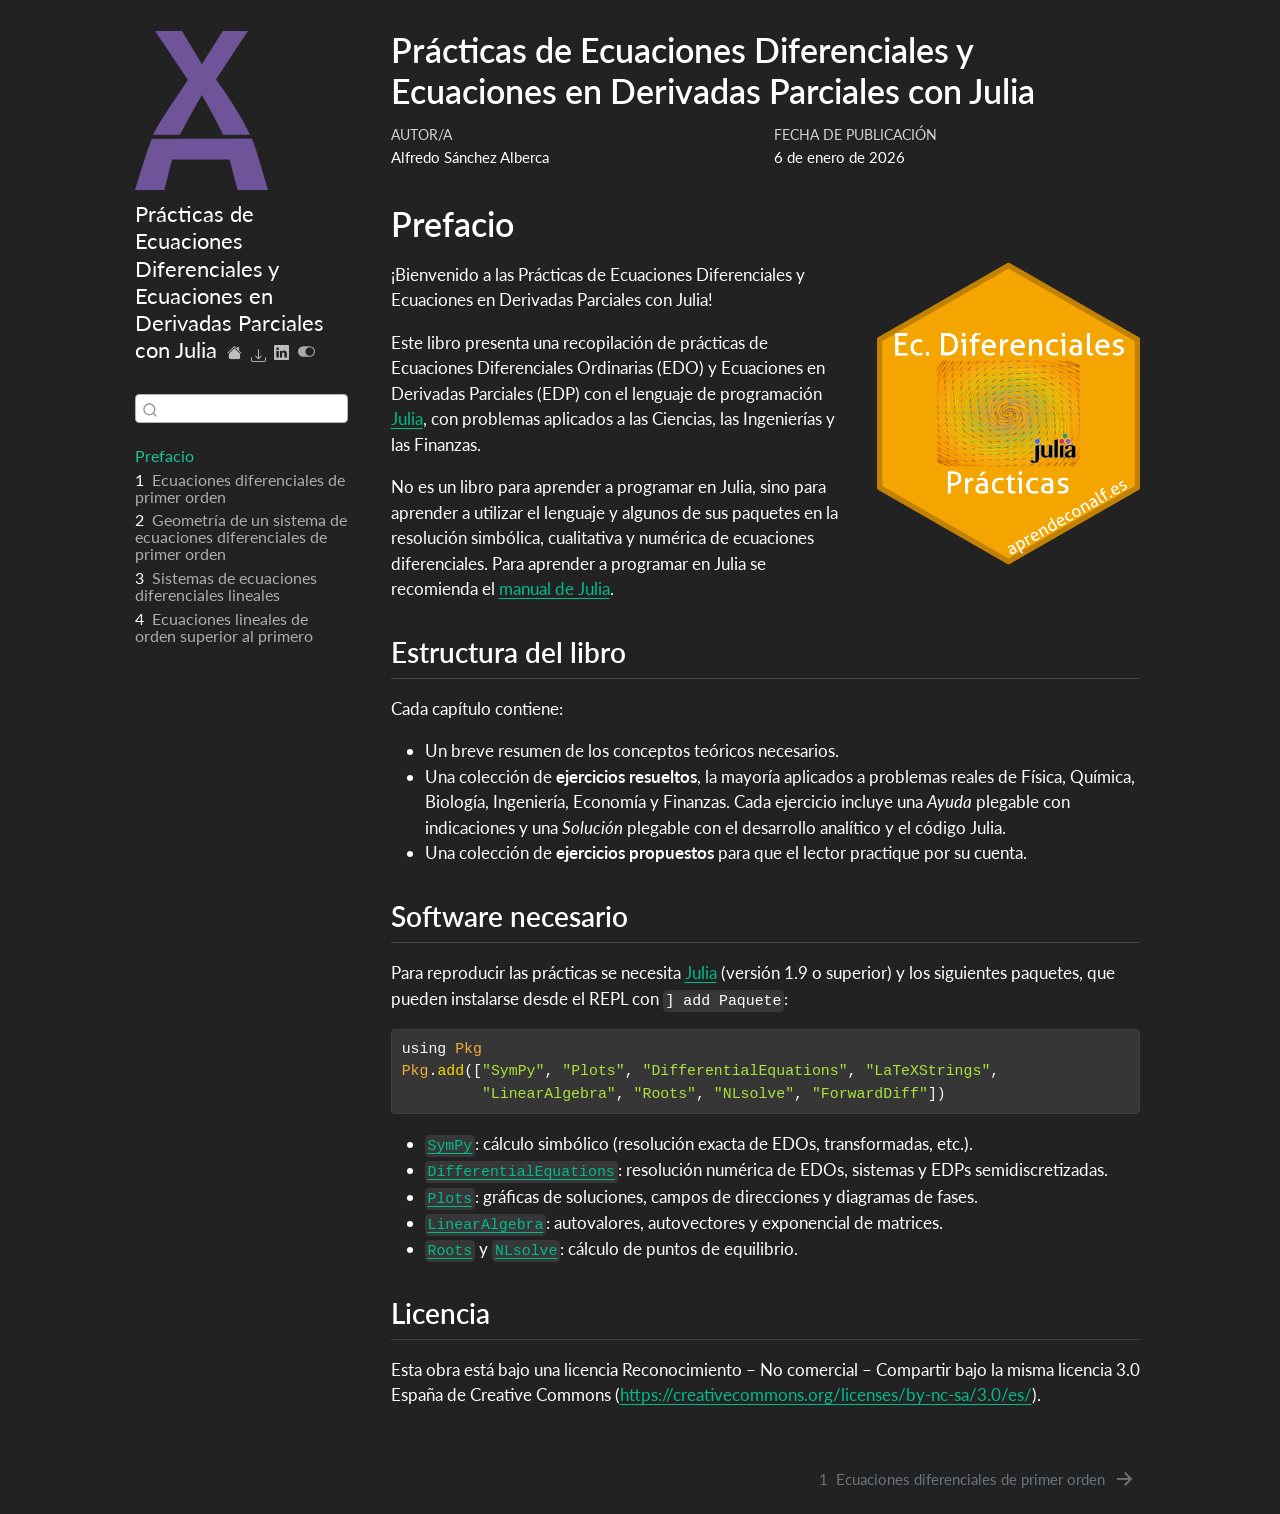
==== docs/index.html @ de0922de "Añadida práctica de Ecuaciones de orden superior." ====
<!DOCTYPE html>
<html xmlns="http://www.w3.org/1999/xhtml" lang="es" xml:lang="es"><head>

<meta charset="utf-8">
<meta name="generator" content="quarto-1.9.38">

<meta name="viewport" content="width=device-width, initial-scale=1.0, user-scalable=yes">

<meta name="author" content="Alfredo Sánchez Alberca">

<title>Prácticas de Ecuaciones Diferenciales y Ecuaciones en Derivadas Parciales con Julia</title>
<style>
/* Default styles provided by pandoc.
** See https://pandoc.org/MANUAL.html#variables-for-html for config info.
*/
code{white-space: pre-wrap;}
span.smallcaps{font-variant: small-caps;}
div.columns{display: flex; gap: min(4vw, 1.5em);}
div.column{flex: auto; overflow-x: auto;}
div.hanging-indent{margin-left: 1.5em; text-indent: -1.5em;}
ul.task-list{list-style: none;}
ul.task-list li input[type="checkbox"] {
  width: 0.8em;
  margin: 0 0.8em 0.2em -1em; /* quarto-specific, see https://github.com/quarto-dev/quarto-cli/issues/4556 */ 
  vertical-align: middle;
}
/* CSS for syntax highlighting */
html { -webkit-text-size-adjust: 100%; }
pre > code.sourceCode { white-space: pre; position: relative; }
pre > code.sourceCode > span { display: inline-block; line-height: 1.25; }
pre > code.sourceCode > span:empty { height: 1.2em; }
.sourceCode { overflow: visible; }
code.sourceCode > span { color: inherit; text-decoration: inherit; }
div.sourceCode { margin: 1em 0; }
pre.sourceCode { margin: 0; }
@media screen {
div.sourceCode { overflow: auto; }
}
@media print {
pre > code.sourceCode { white-space: pre-wrap; }
pre > code.sourceCode > span { text-indent: -5em; padding-left: 5em; }
}
pre.numberSource code
  { counter-reset: source-line 0; }
pre.numberSource code > span
  { position: relative; left: -4em; counter-increment: source-line; }
pre.numberSource code > span > a:first-child::before
  { content: counter(source-line);
    position: relative; left: -1em; text-align: right; vertical-align: baseline;
    border: none; display: inline-block;
    -webkit-touch-callout: none; -webkit-user-select: none;
    -khtml-user-select: none; -moz-user-select: none;
    -ms-user-select: none; user-select: none;
    padding: 0 4px; width: 4em;
  }
pre.numberSource { margin-left: 3em;  padding-left: 4px; }
div.sourceCode
  {   }
@media screen {
pre > code.sourceCode > span > a:first-child::before { text-decoration: underline; }
}
</style>


<script src="site_libs/quarto-nav/quarto-nav.js"></script>
<script src="site_libs/quarto-nav/headroom.min.js"></script>
<script src="site_libs/clipboard/clipboard.min.js"></script>
<script src="site_libs/quarto-search/autocomplete.umd.js"></script>
<script src="site_libs/quarto-search/fuse.min.js"></script>
<script src="site_libs/quarto-search/quarto-search.js"></script>
<meta name="quarto:offset" content="./">
<link href="./01-edos-primer-orden.html" rel="next">
<link href="./img/logos/favicon.ico" rel="icon">
<script src="site_libs/quarto-html/quarto.js" type="module"></script>
<script src="site_libs/quarto-html/tabsets/tabsets.js" type="module"></script>
<script src="site_libs/quarto-html/popper.min.js"></script>
<script src="site_libs/quarto-html/tippy.umd.min.js"></script>
<script src="site_libs/quarto-html/anchor.min.js"></script>
<link href="site_libs/quarto-html/tippy.css" rel="stylesheet">
<link href="site_libs/quarto-html/quarto-syntax-highlighting-33269adcf1721b81efc5ea7fcfe7f0ee.css" rel="stylesheet" class="quarto-color-scheme" id="quarto-text-highlighting-styles">
<link href="site_libs/quarto-html/quarto-syntax-highlighting-dark-5a2acb6f4ed5aeb23a104ba421924b87.css" rel="stylesheet" class="quarto-color-scheme quarto-color-alternate" id="quarto-text-highlighting-styles">
<script src="site_libs/bootstrap/bootstrap.min.js"></script>
<link href="site_libs/bootstrap/bootstrap-icons.css" rel="stylesheet">
<link href="site_libs/bootstrap/bootstrap-3401a95b39ddee773afad36d04e16f62.min.css" rel="stylesheet" append-hash="true" class="quarto-color-scheme" id="quarto-bootstrap" data-mode="light">
<link href="site_libs/bootstrap/bootstrap-dark-acd2f942bef30007f70c13ca6b9aeec6.min.css" rel="stylesheet" append-hash="true" class="quarto-color-scheme quarto-color-alternate" id="quarto-bootstrap" data-mode="dark">
<script id="quarto-search-options" type="application/json">{
  "location": "sidebar",
  "copy-button": false,
  "collapse-after": 3,
  "panel-placement": "start",
  "type": "textbox",
  "limit": 50,
  "keyboard-shortcut": [
    "f",
    "/",
    "s"
  ],
  "show-item-context": false,
  "language": {
    "search-no-results-text": "No se han encontrado resultados",
    "search-matching-documents-text": "documentos encontrados",
    "search-copy-link-title": "Copiar el enlace en la búsqueda",
    "search-hide-matches-text": "Ocultar resultados adicionales",
    "search-more-match-text": "resultado adicional en este documento",
    "search-more-matches-text": "resultados adicionales en este documento",
    "search-clear-button-title": "Borrar",
    "search-text-placeholder": "",
    "search-detached-cancel-button-title": "Cancelar",
    "search-submit-button-title": "Enviar",
    "search-label": "Buscar"
  }
}</script>


<meta property="og:title" content="Prácticas de Ecuaciones Diferenciales y Ecuaciones en Derivadas Parciales con Julia">
<meta property="og:description" content="">
<meta property="og:image" content="img/logos/sticker.png">
<meta property="og:site_name" content="Prácticas de Ecuaciones Diferenciales y Ecuaciones en Derivadas Parciales con Julia">
</head>

<body class="nav-sidebar floating fullcontent quarto-dark"><script id="quarto-html-before-body" type="application/javascript">
    const toggleBodyColorMode = (bsSheetEl) => {
      const mode = bsSheetEl.getAttribute("data-mode");
      const bodyEl = window.document.querySelector("body");
      if (mode === "dark") {
        bodyEl.classList.add("quarto-dark");
        bodyEl.classList.remove("quarto-light");
      } else {
        bodyEl.classList.add("quarto-light");
        bodyEl.classList.remove("quarto-dark");
      }
    }
    const toggleBodyColorPrimary = () => {
      const bsSheetEl = window.document.querySelector("link#quarto-bootstrap:not([rel=disabled-stylesheet])");
      if (bsSheetEl) {
        toggleBodyColorMode(bsSheetEl);
      }
    }
    const setColorSchemeToggle = (alternate) => {
      const toggles = window.document.querySelectorAll('.quarto-color-scheme-toggle');
      for (let i=0; i < toggles.length; i++) {
        const toggle = toggles[i];
        if (toggle) {
          if (alternate) {
            toggle.classList.add("alternate");
          } else {
            toggle.classList.remove("alternate");
          }
        }
      }
    };
    const toggleColorMode = (alternate) => {
      // Switch the stylesheets
      const primaryStylesheets = window.document.querySelectorAll('link.quarto-color-scheme:not(.quarto-color-alternate)');
      const alternateStylesheets = window.document.querySelectorAll('link.quarto-color-scheme.quarto-color-alternate');
      manageTransitions('#quarto-margin-sidebar .nav-link', false);
      if (alternate) {
        // note: dark is layered on light, we don't disable primary!
        enableStylesheet(alternateStylesheets);
        for (const sheetNode of alternateStylesheets) {
          if (sheetNode.id === "quarto-bootstrap") {
            toggleBodyColorMode(sheetNode);
          }
        }
      } else {
        disableStylesheet(alternateStylesheets);
        enableStylesheet(primaryStylesheets)
        toggleBodyColorPrimary();
      }
      manageTransitions('#quarto-margin-sidebar .nav-link', true);
      // Switch the toggles
      setColorSchemeToggle(alternate)
      // Hack to workaround the fact that safari doesn't
      // properly recolor the scrollbar when toggling (#1455)
      if (navigator.userAgent.indexOf('Safari') > 0 && navigator.userAgent.indexOf('Chrome') == -1) {
        manageTransitions("body", false);
        window.scrollTo(0, 1);
        setTimeout(() => {
          window.scrollTo(0, 0);
          manageTransitions("body", true);
        }, 40);
      }
    }
    const disableStylesheet = (stylesheets) => {
      for (let i=0; i < stylesheets.length; i++) {
        const stylesheet = stylesheets[i];
        stylesheet.rel = 'disabled-stylesheet';
      }
    }
    const enableStylesheet = (stylesheets) => {
      for (let i=0; i < stylesheets.length; i++) {
        const stylesheet = stylesheets[i];
        if(stylesheet.rel !== 'stylesheet') { // for Chrome, which will still FOUC without this check
          stylesheet.rel = 'stylesheet';
        }
      }
    }
    const manageTransitions = (selector, allowTransitions) => {
      const els = window.document.querySelectorAll(selector);
      for (let i=0; i < els.length; i++) {
        const el = els[i];
        if (allowTransitions) {
          el.classList.remove('notransition');
        } else {
          el.classList.add('notransition');
        }
      }
    }
    const isFileUrl = () => {
      return window.location.protocol === 'file:';
    }
    const hasAlternateSentinel = () => {
      let styleSentinel = getColorSchemeSentinel();
      if (styleSentinel !== null) {
        return styleSentinel === "alternate";
      } else {
        return false;
      }
    }
    const setStyleSentinel = (alternate) => {
      const value = alternate ? "alternate" : "default";
      if (!isFileUrl()) {
        window.localStorage.setItem("quarto-color-scheme", value);
      } else {
        localAlternateSentinel = value;
      }
    }
    const getColorSchemeSentinel = () => {
      if (!isFileUrl()) {
        const storageValue = window.localStorage.getItem("quarto-color-scheme");
        return storageValue != null ? storageValue : localAlternateSentinel;
      } else {
        return localAlternateSentinel;
      }
    }
    const toggleGiscusIfUsed = (isAlternate, darkModeDefault) => {
      const baseTheme = document.querySelector('#giscus-base-theme')?.value ?? 'light';
      const alternateTheme = document.querySelector('#giscus-alt-theme')?.value ?? 'dark';
      let newTheme = '';
      if(authorPrefersDark) {
        newTheme = isAlternate ? baseTheme : alternateTheme;
      } else {
        newTheme = isAlternate ? alternateTheme : baseTheme;
      }
      const changeGiscusTheme = () => {
        // From: https://github.com/giscus/giscus/issues/336
        const sendMessage = (message) => {
          const iframe = document.querySelector('iframe.giscus-frame');
          if (!iframe) return;
          iframe.contentWindow.postMessage({ giscus: message }, 'https://giscus.app');
        }
        sendMessage({
          setConfig: {
            theme: newTheme
          }
        });
      }
      const isGiscussLoaded = window.document.querySelector('iframe.giscus-frame') !== null;
      if (isGiscussLoaded) {
        changeGiscusTheme();
      }
    };
    const authorPrefersDark = true;
    const darkModeDefault = authorPrefersDark;
    let localAlternateSentinel = darkModeDefault ? 'alternate' : 'default';
    // Dark / light mode switch
    window.quartoToggleColorScheme = () => {
      // Read the current dark / light value
      let toAlternate = !hasAlternateSentinel();
      toggleColorMode(toAlternate);
      setStyleSentinel(toAlternate);
      toggleGiscusIfUsed(toAlternate, darkModeDefault);
      window.dispatchEvent(new Event('resize'));
    };
    // Switch to dark mode if need be
    if (hasAlternateSentinel()) {
      toggleColorMode(true);
    } else {
      toggleColorMode(false);
    }
  </script>

<div id="quarto-search-results"></div>
  <header id="quarto-header" class="headroom fixed-top">
  <nav class="quarto-secondary-nav">
    <div class="container-fluid d-flex">
      <button type="button" class="quarto-btn-toggle btn" data-bs-toggle="collapse" role="button" data-bs-target=".quarto-sidebar-collapse-item" aria-controls="quarto-sidebar" aria-expanded="false" aria-label="Alternar barra lateral" onclick="if (window.quartoToggleHeadroom) { window.quartoToggleHeadroom(); }">
        <i class="bi bi-layout-text-sidebar-reverse"></i>
      </button>
        <nav class="quarto-page-breadcrumbs" aria-label="breadcrumb"><ol class="breadcrumb"><li class="breadcrumb-item"><a href="./index.html">Prefacio</a></li></ol></nav>
        <a class="flex-grow-1" role="navigation" data-bs-toggle="collapse" data-bs-target=".quarto-sidebar-collapse-item" aria-controls="quarto-sidebar" aria-expanded="false" aria-label="Alternar barra lateral" onclick="if (window.quartoToggleHeadroom) { window.quartoToggleHeadroom(); }">      
        </a>
      <button type="button" class="btn quarto-search-button" aria-label="Buscar" onclick="window.quartoOpenSearch();">
        <i class="bi bi-search"></i>
      </button>
    </div>
  </nav>
</header>
<!-- content -->
<div id="quarto-content" class="quarto-container page-columns page-rows-contents page-layout-article">
<!-- sidebar -->
  <nav id="quarto-sidebar" class="sidebar collapse collapse-horizontal quarto-sidebar-collapse-item sidebar-navigation floating overflow-auto">
    <div class="pt-lg-2 mt-2 text-left sidebar-header sidebar-header-stacked">
      <a href="./index.html" class="sidebar-logo-link">
      <img src="./img/logos/aprendeconalf.png" alt="" class="sidebar-logo light-content py-0 d-lg-inline d-none">
      <img src="./img/logos/aprendeconalf.png" alt="" class="sidebar-logo dark-content py-0 d-lg-inline d-none">
      </a>
    <div class="sidebar-title mb-0 py-0">
      <a href="./">Prácticas de Ecuaciones Diferenciales y Ecuaciones en Derivadas Parciales con Julia</a> 
        <div class="sidebar-tools-main tools-wide">
    <a href="https://aprendeconalf.es" title="" class="quarto-navigation-tool px-1" aria-label=""><i class="bi bi-house-fill"></i></a>
    <div class="dropdown">
      <a href="" title="Download" id="quarto-navigation-tool-dropdown-0" class="quarto-navigation-tool dropdown-toggle px-1" data-bs-toggle="dropdown" aria-expanded="false" role="link" aria-label="Download"><i class="bi bi-download"></i></a>
      <ul class="dropdown-menu" aria-labelledby="quarto-navigation-tool-dropdown-0">
          <li>
            <a class="dropdown-item sidebar-tools-main-item" href="./practicas-ecuaciones-diferenciales-derivadas-parciales-julia.pdf">
              <i class="bi bi-file-pdf pe-1"></i>
            Download PDF
            </a>
          </li>
          <li>
            <a class="dropdown-item sidebar-tools-main-item" href="./practicas-ecuaciones-diferenciales-derivadas-parciales-julia.epub">
              <i class="bi bi-journal pe-1"></i>
            Download ePub
            </a>
          </li>
      </ul>
    </div>
    <a href="https://www.linkedin.com/sharing/share-offsite/?url=|url|" title="LinkedIn" class="quarto-navigation-tool px-1" aria-label="LinkedIn"><i class="bi bi-linkedin"></i></a>
  <a href="" class="quarto-color-scheme-toggle quarto-navigation-tool  px-1" onclick="window.quartoToggleColorScheme(); return false;" title="Alternar modo oscuro"><i class="bi"></i></a>
</div>
    </div>
      </div>
        <div class="mt-2 flex-shrink-0 align-items-center">
        <div class="sidebar-search">
        <div id="quarto-search" class="" title="Buscar"></div>
        </div>
        </div>
    <div class="sidebar-menu-container"> 
    <ul class="list-unstyled mt-1">
        <li class="sidebar-item">
  <div class="sidebar-item-container"> 
  <a href="./index.html" class="sidebar-item-text sidebar-link active">
 <span class="menu-text">Prefacio</span></a>
  </div>
</li>
        <li class="sidebar-item">
  <div class="sidebar-item-container"> 
  <a href="./01-edos-primer-orden.html" class="sidebar-item-text sidebar-link">
 <span class="menu-text"><span class="chapter-number">1</span>&nbsp; <span class="chapter-title">Ecuaciones diferenciales de primer orden</span></span></a>
  </div>
</li>
        <li class="sidebar-item">
  <div class="sidebar-item-container"> 
  <a href="./02-geometria-sistemas.html" class="sidebar-item-text sidebar-link">
 <span class="menu-text"><span class="chapter-number">2</span>&nbsp; <span class="chapter-title">Geometría de un sistema de ecuaciones diferenciales de primer orden</span></span></a>
  </div>
</li>
        <li class="sidebar-item">
  <div class="sidebar-item-container"> 
  <a href="./03-sistemas-lineales.html" class="sidebar-item-text sidebar-link">
 <span class="menu-text"><span class="chapter-number">3</span>&nbsp; <span class="chapter-title">Sistemas de ecuaciones diferenciales lineales</span></span></a>
  </div>
</li>
        <li class="sidebar-item">
  <div class="sidebar-item-container"> 
  <a href="./04-ecuaciones-orden-superior.html" class="sidebar-item-text sidebar-link">
 <span class="menu-text"><span class="chapter-number">4</span>&nbsp; <span class="chapter-title">Ecuaciones lineales de orden superior al primero</span></span></a>
  </div>
</li>
    </ul>
    </div>
</nav>
<div id="quarto-sidebar-glass" class="quarto-sidebar-collapse-item" data-bs-toggle="collapse" data-bs-target=".quarto-sidebar-collapse-item"></div>
<!-- margin-sidebar -->
    
<!-- main -->
<main class="content" id="quarto-document-content">


<header id="title-block-header" class="quarto-title-block default">
<div class="quarto-title">
<h1 class="title">Prácticas de Ecuaciones Diferenciales y Ecuaciones en Derivadas Parciales con Julia</h1>
</div>



<div class="quarto-title-meta">

    <div>
    <div class="quarto-title-meta-heading">Autor/a</div>
    <div class="quarto-title-meta-contents">
             <p>Alfredo Sánchez Alberca </p>
          </div>
  </div>
    
    <div>
    <div class="quarto-title-meta-heading">Fecha de publicación</div>
    <div class="quarto-title-meta-contents">
      <p class="date">6 de enero de 2026</p>
    </div>
  </div>
  
    
  </div>
  


</header>



<section id="prefacio" class="level1 unnumbered">
<h1 class="unnumbered">Prefacio</h1><p><img src="img/logos/sticker.png" title="Prácticas de Ecuaciones Diferenciales y Ecuaciones en Derivadas Parciales con Julia" class="quarto-cover-image nolightbox img-fluid"></p>
<p>¡Bienvenido a las Prácticas de Ecuaciones Diferenciales y Ecuaciones en Derivadas Parciales con Julia!</p>
<p>Este libro presenta una recopilación de prácticas de Ecuaciones Diferenciales Ordinarias (EDO) y Ecuaciones en Derivadas Parciales (EDP) con el lenguaje de programación <a href="https://julialang.org/">Julia</a>, con problemas aplicados a las Ciencias, las Ingenierías y las Finanzas.</p>
<p>No es un libro para aprender a programar en Julia, sino para aprender a utilizar el lenguaje y algunos de sus paquetes en la resolución simbólica, cualitativa y numérica de ecuaciones diferenciales. Para aprender a programar en Julia se recomienda el <a href="https://aprendeconalf.es/manual-julia/">manual de Julia</a>.</p>
<section id="estructura-del-libro" class="level2">
<h2 class="anchored" data-anchor-id="estructura-del-libro">Estructura del libro</h2>
<p>Cada capítulo contiene:</p>
<ul>
<li>Un breve resumen de los conceptos teóricos necesarios.</li>
<li>Una colección de <strong>ejercicios resueltos</strong>, la mayoría aplicados a problemas reales de Física, Química, Biología, Ingeniería, Economía y Finanzas. Cada ejercicio incluye una <em>Ayuda</em> plegable con indicaciones y una <em>Solución</em> plegable con el desarrollo analítico y el código Julia.</li>
<li>Una colección de <strong>ejercicios propuestos</strong> para que el lector practique por su cuenta.</li>
</ul>
</section>
<section id="software-necesario" class="level2">
<h2 class="anchored" data-anchor-id="software-necesario">Software necesario</h2>
<p>Para reproducir las prácticas se necesita <a href="https://julialang.org/downloads/">Julia</a> (versión 1.9 o superior) y los siguientes paquetes, que pueden instalarse desde el REPL con <code>] add Paquete</code>:</p>
<div class="code-copy-outer-scaffold"><div class="sourceCode" id="cb1"><pre class="sourceCode julia code-with-copy"><code class="sourceCode julia"><span id="cb1-1"><a href="#cb1-1" aria-hidden="true" tabindex="-1"></a><span class="im">using</span> <span class="bu">Pkg</span></span>
<span id="cb1-2"><a href="#cb1-2" aria-hidden="true" tabindex="-1"></a><span class="bu">Pkg</span>.<span class="fu">add</span>([<span class="st">"SymPy"</span>, <span class="st">"Plots"</span>, <span class="st">"DifferentialEquations"</span>, <span class="st">"LaTeXStrings"</span>,</span>
<span id="cb1-3"><a href="#cb1-3" aria-hidden="true" tabindex="-1"></a>         <span class="st">"LinearAlgebra"</span>, <span class="st">"Roots"</span>, <span class="st">"NLsolve"</span>, <span class="st">"ForwardDiff"</span>])</span></code></pre></div><button title="Copiar al portapapeles" class="code-copy-button"><i class="bi"></i></button></div>
<ul>
<li><a href="https://github.com/JuliaPy/SymPy.jl"><code>SymPy</code></a>: cálculo simbólico (resolución exacta de EDOs, transformadas, etc.).</li>
<li><a href="https://docs.sciml.ai/DiffEqDocs/stable/"><code>DifferentialEquations</code></a>: resolución numérica de EDOs, sistemas y EDPs semidiscretizadas.</li>
<li><a href="https://docs.juliaplots.org/"><code>Plots</code></a>: gráficas de soluciones, campos de direcciones y diagramas de fases.</li>
<li><a href="https://docs.julialang.org/en/v1/stdlib/LinearAlgebra/"><code>LinearAlgebra</code></a>: autovalores, autovectores y exponencial de matrices.</li>
<li><a href="https://github.com/JuliaMath/Roots.jl"><code>Roots</code></a> y <a href="https://github.com/JuliaNLSolvers/NLsolve.jl"><code>NLsolve</code></a>: cálculo de puntos de equilibrio.</li>
</ul>
</section>
<section id="licencia" class="level2">
<h2 class="anchored" data-anchor-id="licencia">Licencia</h2>
<p>Esta obra está bajo una licencia Reconocimiento – No comercial – Compartir bajo la misma licencia 3.0 España de Creative Commons (<a href="https://creativecommons.org/licenses/by-nc-sa/3.0/es/">https://creativecommons.org/licenses/by-nc-sa/3.0/es/</a>).</p>


</section>
</section>

</main> <!-- /main -->
<script id="quarto-html-after-body" type="application/javascript">
  window.document.addEventListener("DOMContentLoaded", function (event) {
    // Ensure there is a toggle, if there isn't float one in the top right
    if (window.document.querySelector('.quarto-color-scheme-toggle') === null) {
      const a = window.document.createElement('a');
      a.classList.add('top-right');
      a.classList.add('quarto-color-scheme-toggle');
      a.href = "";
      a.onclick = function() { try { window.quartoToggleColorScheme(); } catch {} return false; };
      const i = window.document.createElement("i");
      i.classList.add('bi');
      a.appendChild(i);
      window.document.body.appendChild(a);
    }
    setColorSchemeToggle(hasAlternateSentinel())
    const icon = "";
    const anchorJS = new window.AnchorJS();
    anchorJS.options = {
      placement: 'right',
      icon: icon
    };
    anchorJS.add('.anchored');
    const isCodeAnnotation = (el) => {
      for (const clz of el.classList) {
        if (clz.startsWith('code-annotation-')) {                     
          return true;
        }
      }
      return false;
    }
    const onCopySuccess = function(e) {
      // button target
      const button = e.trigger;
      // don't keep focus
      button.blur();
      // flash "checked"
      button.classList.add('code-copy-button-checked');
      var currentTitle = button.getAttribute("title");
      button.setAttribute("title", "Copiado");
      let tooltip;
      if (window.bootstrap) {
        button.setAttribute("data-bs-toggle", "tooltip");
        button.setAttribute("data-bs-placement", "left");
        button.setAttribute("data-bs-title", "Copiado");
        tooltip = new bootstrap.Tooltip(button, 
          { trigger: "manual", 
            customClass: "code-copy-button-tooltip",
            offset: [0, -8]});
        tooltip.show();    
      }
      setTimeout(function() {
        if (tooltip) {
          tooltip.hide();
          button.removeAttribute("data-bs-title");
          button.removeAttribute("data-bs-toggle");
          button.removeAttribute("data-bs-placement");
        }
        button.setAttribute("title", currentTitle);
        button.classList.remove('code-copy-button-checked');
      }, 1000);
      // clear code selection
      e.clearSelection();
    }
    const getTextToCopy = function(trigger) {
      const outerScaffold = trigger.parentElement.cloneNode(true);
      const codeEl = outerScaffold.querySelector('code');
      for (const childEl of codeEl.children) {
        if (isCodeAnnotation(childEl)) {
          childEl.remove();
        }
      }
      return codeEl.innerText;
    }
    const clipboard = new window.ClipboardJS('.code-copy-button:not([data-in-quarto-modal])', {
      text: getTextToCopy
    });
    clipboard.on('success', onCopySuccess);
    if (window.document.getElementById('quarto-embedded-source-code-modal')) {
      const clipboardModal = new window.ClipboardJS('.code-copy-button[data-in-quarto-modal]', {
        text: getTextToCopy,
        container: window.document.getElementById('quarto-embedded-source-code-modal')
      });
      clipboardModal.on('success', onCopySuccess);
    }
      var localhostRegex = new RegExp(/^(?:http|https):\/\/localhost\:?[0-9]*\//);
      var mailtoRegex = new RegExp(/^mailto:/);
        var filterRegex = new RegExp('/' + window.location.host + '/');
      var isInternal = (href) => {
          return filterRegex.test(href) || localhostRegex.test(href) || mailtoRegex.test(href);
      }
      // Inspect non-navigation links and adorn them if external
     var links = window.document.querySelectorAll('a[href]:not(.nav-link):not(.navbar-brand):not(.toc-action):not(.sidebar-link):not(.sidebar-item-toggle):not(.pagination-link):not(.no-external):not([aria-hidden]):not(.dropdown-item):not(.quarto-navigation-tool):not(.about-link)');
      for (var i=0; i<links.length; i++) {
        const link = links[i];
        if (!isInternal(link.href)) {
          // undo the damage that might have been done by quarto-nav.js in the case of
          // links that we want to consider external
          if (link.dataset.originalHref !== undefined) {
            link.href = link.dataset.originalHref;
          }
        }
      }
    function tippyHover(el, contentFn, onTriggerFn, onUntriggerFn) {
      const config = {
        allowHTML: true,
        maxWidth: 500,
        delay: 100,
        arrow: false,
        appendTo: function(el) {
            return el.parentElement;
        },
        interactive: true,
        interactiveBorder: 10,
        theme: 'quarto',
        placement: 'bottom-start',
      };
      if (contentFn) {
        config.content = contentFn;
      }
      if (onTriggerFn) {
        config.onTrigger = onTriggerFn;
      }
      if (onUntriggerFn) {
        config.onUntrigger = onUntriggerFn;
      }
      window.tippy(el, config); 
    }
    const noterefs = window.document.querySelectorAll('a[role="doc-noteref"]');
    for (var i=0; i<noterefs.length; i++) {
      const ref = noterefs[i];
      tippyHover(ref, function() {
        // use id or data attribute instead here
        let href = ref.getAttribute('data-footnote-href') || ref.getAttribute('href');
        try { href = new URL(href).hash; } catch {}
        const id = href.replace(/^#\/?/, "");
        const note = window.document.getElementById(id);
        if (note) {
          return note.innerHTML;
        } else {
          return "";
        }
      });
    }
    const xrefs = window.document.querySelectorAll('a.quarto-xref');
    const processXRef = (id, note) => {
      // Strip column container classes
      const stripColumnClz = (el) => {
        el.classList.remove("page-full", "page-columns");
        if (el.children) {
          for (const child of el.children) {
            stripColumnClz(child);
          }
        }
      }
      stripColumnClz(note)
      if (id === null || id.startsWith('sec-')) {
        // Special case sections, only their first couple elements
        const container = document.createElement("div");
        if (note.children && note.children.length > 2) {
          container.appendChild(note.children[0].cloneNode(true));
          for (let i = 1; i < note.children.length; i++) {
            const child = note.children[i];
            if (child.tagName === "P" && child.innerText === "") {
              continue;
            } else {
              container.appendChild(child.cloneNode(true));
              break;
            }
          }
          if (window.Quarto?.typesetMath) {
            window.Quarto.typesetMath(container);
          }
          return container.innerHTML
        } else {
          if (window.Quarto?.typesetMath) {
            window.Quarto.typesetMath(note);
          }
          return note.innerHTML;
        }
      } else {
        // Remove any anchor links if they are present
        const anchorLink = note.querySelector('a.anchorjs-link');
        if (anchorLink) {
          anchorLink.remove();
        }
        if (window.Quarto?.typesetMath) {
          window.Quarto.typesetMath(note);
        }
        if (note.classList.contains("callout")) {
          return note.outerHTML;
        } else {
          return note.innerHTML;
        }
      }
    }
    for (var i=0; i<xrefs.length; i++) {
      const xref = xrefs[i];
      tippyHover(xref, undefined, function(instance) {
        instance.disable();
        let url = xref.getAttribute('href');
        let hash = undefined; 
        if (url.startsWith('#')) {
          hash = url;
        } else {
          try { hash = new URL(url).hash; } catch {}
        }
        if (hash) {
          const id = hash.replace(/^#\/?/, "");
          const note = window.document.getElementById(id);
          if (note !== null) {
            try {
              const html = processXRef(id, note.cloneNode(true));
              instance.setContent(html);
            } finally {
              instance.enable();
              instance.show();
            }
          } else {
            // See if we can fetch this
            fetch(url.split('#')[0])
            .then(res => res.text())
            .then(html => {
              const parser = new DOMParser();
              const htmlDoc = parser.parseFromString(html, "text/html");
              const note = htmlDoc.getElementById(id);
              if (note !== null) {
                const html = processXRef(id, note);
                instance.setContent(html);
              } 
            }).finally(() => {
              instance.enable();
              instance.show();
            });
          }
        } else {
          // See if we can fetch a full url (with no hash to target)
          // This is a special case and we should probably do some content thinning / targeting
          fetch(url)
          .then(res => res.text())
          .then(html => {
            const parser = new DOMParser();
            const htmlDoc = parser.parseFromString(html, "text/html");
            const note = htmlDoc.querySelector('main.content');
            if (note !== null) {
              // This should only happen for chapter cross references
              // (since there is no id in the URL)
              // remove the first header
              if (note.children.length > 0 && note.children[0].tagName === "HEADER") {
                note.children[0].remove();
              }
              const html = processXRef(null, note);
              instance.setContent(html);
            } 
          }).finally(() => {
            instance.enable();
            instance.show();
          });
        }
      }, function(instance) {
      });
    }
        let selectedAnnoteEl;
        const selectorForAnnotation = ( cell, annotation) => {
          let cellAttr = 'data-code-cell="' + cell + '"';
          let lineAttr = 'data-code-annotation="' +  annotation + '"';
          const selector = 'span[' + cellAttr + '][' + lineAttr + ']';
          return selector;
        }
        const selectCodeLines = (annoteEl) => {
          const doc = window.document;
          const targetCell = annoteEl.getAttribute("data-target-cell");
          const targetAnnotation = annoteEl.getAttribute("data-target-annotation");
          const annoteSpan = window.document.querySelector(selectorForAnnotation(targetCell, targetAnnotation));
          const lines = annoteSpan.getAttribute("data-code-lines").split(",");
          const lineIds = lines.map((line) => {
            return targetCell + "-" + line;
          })
          let top = null;
          let height = null;
          let parent = null;
          if (lineIds.length > 0) {
              //compute the position of the single el (top and bottom and make a div)
              const el = window.document.getElementById(lineIds[0]);
              top = el.offsetTop;
              height = el.offsetHeight;
              parent = el.parentElement.parentElement;
            if (lineIds.length > 1) {
              const lastEl = window.document.getElementById(lineIds[lineIds.length - 1]);
              const bottom = lastEl.offsetTop + lastEl.offsetHeight;
              height = bottom - top;
            }
            if (top !== null && height !== null && parent !== null) {
              // cook up a div (if necessary) and position it 
              let div = window.document.getElementById("code-annotation-line-highlight");
              if (div === null) {
                div = window.document.createElement("div");
                div.setAttribute("id", "code-annotation-line-highlight");
                div.style.position = 'absolute';
                parent.appendChild(div);
              }
              div.style.top = top - 2 + "px";
              div.style.height = height + 4 + "px";
              div.style.left = 0;
              let gutterDiv = window.document.getElementById("code-annotation-line-highlight-gutter");
              if (gutterDiv === null) {
                gutterDiv = window.document.createElement("div");
                gutterDiv.setAttribute("id", "code-annotation-line-highlight-gutter");
                gutterDiv.style.position = 'absolute';
                const codeCell = window.document.getElementById(targetCell);
                const gutter = codeCell.querySelector('.code-annotation-gutter');
                gutter.appendChild(gutterDiv);
              }
              gutterDiv.style.top = top - 2 + "px";
              gutterDiv.style.height = height + 4 + "px";
            }
            selectedAnnoteEl = annoteEl;
          }
        };
        const unselectCodeLines = () => {
          const elementsIds = ["code-annotation-line-highlight", "code-annotation-line-highlight-gutter"];
          elementsIds.forEach((elId) => {
            const div = window.document.getElementById(elId);
            if (div) {
              div.remove();
            }
          });
          selectedAnnoteEl = undefined;
        };
          // Handle positioning of the toggle
      window.addEventListener(
        "resize",
        throttle(() => {
          elRect = undefined;
          if (selectedAnnoteEl) {
            selectCodeLines(selectedAnnoteEl);
          }
        }, 10)
      );
      function throttle(fn, ms) {
      let throttle = false;
      let timer;
        return (...args) => {
          if(!throttle) { // first call gets through
              fn.apply(this, args);
              throttle = true;
          } else { // all the others get throttled
              if(timer) clearTimeout(timer); // cancel #2
              timer = setTimeout(() => {
                fn.apply(this, args);
                timer = throttle = false;
              }, ms);
          }
        };
      }
        // Attach click handler to the DT
        const annoteDls = window.document.querySelectorAll('dt[data-target-cell]');
        for (const annoteDlNode of annoteDls) {
          annoteDlNode.addEventListener('click', (event) => {
            const clickedEl = event.target;
            if (clickedEl !== selectedAnnoteEl) {
              unselectCodeLines();
              const activeEl = window.document.querySelector('dt[data-target-cell].code-annotation-active');
              if (activeEl) {
                activeEl.classList.remove('code-annotation-active');
              }
              selectCodeLines(clickedEl);
              clickedEl.classList.add('code-annotation-active');
            } else {
              // Unselect the line
              unselectCodeLines();
              clickedEl.classList.remove('code-annotation-active');
            }
          });
        }
    const findCites = (el) => {
      const parentEl = el.parentElement;
      if (parentEl) {
        const cites = parentEl.dataset.cites;
        if (cites) {
          return {
            el,
            cites: cites.split(' ')
          };
        } else {
          return findCites(el.parentElement)
        }
      } else {
        return undefined;
      }
    };
    var bibliorefs = window.document.querySelectorAll('a[role="doc-biblioref"]');
    for (var i=0; i<bibliorefs.length; i++) {
      const ref = bibliorefs[i];
      const citeInfo = findCites(ref);
      if (citeInfo) {
        tippyHover(citeInfo.el, function() {
          var popup = window.document.createElement('div');
          citeInfo.cites.forEach(function(cite) {
            var citeDiv = window.document.createElement('div');
            citeDiv.classList.add('hanging-indent');
            citeDiv.classList.add('csl-entry');
            var biblioDiv = window.document.getElementById('ref-' + cite);
            if (biblioDiv) {
              citeDiv.innerHTML = biblioDiv.innerHTML;
            }
            popup.appendChild(citeDiv);
          });
          return popup.innerHTML;
        });
      }
    }
  });
  </script>
<nav class="page-navigation">
  <div class="nav-page nav-page-previous">
  </div>
  <div class="nav-page nav-page-next">
      <a href="./01-edos-primer-orden.html" class="pagination-link" aria-label="Ecuaciones diferenciales de primer orden">
        <span class="nav-page-text"><span class="chapter-number">1</span>&nbsp; <span class="chapter-title">Ecuaciones diferenciales de primer orden</span></span> <i class="bi bi-arrow-right-short"></i>
      </a>
  </div>
</nav>
</div> <!-- /content -->




</body></html>
---- docs/site_libs/quarto-html/tippy.css ----
.tippy-box[data-animation=fade][data-state=hidden]{opacity:0}[data-tippy-root]{max-width:calc(100vw - 10px)}.tippy-box{position:relative;background-color:#333;color:#fff;border-radius:4px;font-size:14px;line-height:1.4;white-space:normal;outline:0;transition-property:transform,visibility,opacity}.tippy-box[data-placement^=top]>.tippy-arrow{bottom:0}.tippy-box[data-placement^=top]>.tippy-arrow:before{bottom:-7px;left:0;border-width:8px 8px 0;border-top-color:initial;transform-origin:center top}.tippy-box[data-placement^=bottom]>.tippy-arrow{top:0}.tippy-box[data-placement^=bottom]>.tippy-arrow:before{top:-7px;left:0;border-width:0 8px 8px;border-bottom-color:initial;transform-origin:center bottom}.tippy-box[data-placement^=left]>.tippy-arrow{right:0}.tippy-box[data-placement^=left]>.tippy-arrow:before{border-width:8px 0 8px 8px;border-left-color:initial;right:-7px;transform-origin:center left}.tippy-box[data-placement^=right]>.tippy-arrow{left:0}.tippy-box[data-placement^=right]>.tippy-arrow:before{left:-7px;border-width:8px 8px 8px 0;border-right-color:initial;transform-origin:center right}.tippy-box[data-inertia][data-state=visible]{transition-timing-function:cubic-bezier(.54,1.5,.38,1.11)}.tippy-arrow{width:16px;height:16px;color:#333}.tippy-arrow:before{content:"";position:absolute;border-color:transparent;border-style:solid}.tippy-content{position:relative;padding:5px 9px;z-index:1}
---- docs/site_libs/quarto-html/quarto-syntax-highlighting-33269adcf1721b81efc5ea7fcfe7f0ee.css ----
/* quarto syntax highlight colors */
:root {
  --quarto-hl-ot-color: #d91e18;
  --quarto-hl-at-color: #a55a00;
  --quarto-hl-ss-color: #008000;
  --quarto-hl-an-color: #696969;
  --quarto-hl-fu-color: #06287e;
  --quarto-hl-st-color: #008000;
  --quarto-hl-cf-color: #d91e18;
  --quarto-hl-op-color: #00769e;
  --quarto-hl-er-color: #7928a1;
  --quarto-hl-bn-color: #7928a1;
  --quarto-hl-al-color: #7928a1;
  --quarto-hl-va-color: #a55a00;
  --quarto-hl-bu-color: inherit;
  --quarto-hl-ex-color: inherit;
  --quarto-hl-pp-color: #7928a1;
  --quarto-hl-in-color: #696969;
  --quarto-hl-vs-color: #008000;
  --quarto-hl-wa-color: #696969;
  --quarto-hl-do-color: #696969;
  --quarto-hl-im-color: inherit;
  --quarto-hl-ch-color: #008000;
  --quarto-hl-dt-color: #7928a1;
  --quarto-hl-fl-color: #a55a00;
  --quarto-hl-co-color: #696969;
  --quarto-hl-cv-color: #696969;
  --quarto-hl-cn-color: #d91e18;
  --quarto-hl-sc-color: #00769e;
  --quarto-hl-dv-color: #7928a1;
  --quarto-hl-kw-color: #d91e18;
}

/* other quarto variables */
:root {
  --quarto-font-monospace: SFMono-Regular, Menlo, Monaco, Consolas, "Liberation Mono", "Courier New", monospace;
}

/* syntax highlight based on Pandoc's rules */
pre > code.sourceCode > span {
  color: #545454;
}

code.sourceCode > span {
  color: #545454;
}

div.sourceCode,
div.sourceCode pre.sourceCode {
  color: #545454;
}

/* Normal */
code span {
  color: #545454;
}

/* Alert */
code span.al {
  color: #7928a1;
  font-style: inherit;
}

/* Annotation */
code span.an {
  color: #696969;
  font-style: inherit;
}

/* Attribute */
code span.at {
  color: #a55a00;
  font-style: inherit;
}

/* BaseN */
code span.bn {
  color: #7928a1;
  font-style: inherit;
}

/* BuiltIn */
code span.bu {
  font-style: inherit;
}

/* ControlFlow */
code span.cf {
  color: #d91e18;
  font-style: inherit;
}

/* Char */
code span.ch {
  color: #008000;
  font-style: inherit;
}

/* Constant */
code span.cn {
  color: #d91e18;
  font-style: inherit;
}

/* Comment */
code span.co {
  color: #696969;
  font-style: inherit;
}

/* CommentVar */
code span.cv {
  color: #696969;
  font-style: italic;
}

/* Documentation */
code span.do {
  color: #696969;
  font-style: italic;
}

/* DataType */
code span.dt {
  color: #7928a1;
  font-style: inherit;
}

/* DecVal */
code span.dv {
  color: #7928a1;
  font-style: inherit;
}

/* Error */
code span.er {
  color: #7928a1;
  font-style: inherit;
}

/* Extension */
code span.ex {
  font-style: inherit;
}

/* Float */
code span.fl {
  color: #a55a00;
  font-style: inherit;
}

/* Function */
code span.fu {
  color: #06287e;
  font-style: inherit;
}

/* Import */
code span.im {
  font-style: inherit;
}

/* Information */
code span.in {
  color: #696969;
  font-style: inherit;
}

/* Keyword */
code span.kw {
  color: #d91e18;
  font-style: inherit;
}

/* Operator */
code span.op {
  color: #00769e;
  font-style: inherit;
}

/* Other */
code span.ot {
  color: #d91e18;
  font-style: inherit;
}

/* Preprocessor */
code span.pp {
  color: #7928a1;
  font-style: inherit;
}

/* SpecialChar */
code span.sc {
  color: #00769e;
  font-style: inherit;
}

/* SpecialString */
code span.ss {
  color: #008000;
  font-style: inherit;
}

/* String */
code span.st {
  color: #008000;
  font-style: inherit;
}

/* Variable */
code span.va {
  color: #a55a00;
  font-style: inherit;
}

/* VerbatimString */
code span.vs {
  color: #008000;
  font-style: inherit;
}

/* Warning */
code span.wa {
  color: #696969;
  font-style: italic;
}

.prevent-inlining {
  content: "</";
}

/*# sourceMappingURL=8cadf718cf3f963589512c4abfa8f560.css.map */
---- docs/site_libs/quarto-html/quarto-syntax-highlighting-dark-5a2acb6f4ed5aeb23a104ba421924b87.css ----
/* quarto syntax highlight colors */
:root {
  --quarto-hl-ot-color: #ffa07a;
  --quarto-hl-at-color: #ffd700;
  --quarto-hl-ss-color: #abe338;
  --quarto-hl-an-color: #d4d0ab;
  --quarto-hl-fu-color: #ffd700;
  --quarto-hl-st-color: #abe338;
  --quarto-hl-cf-color: #ffa07a;
  --quarto-hl-op-color: #00e0e0;
  --quarto-hl-er-color: #dcc6e0;
  --quarto-hl-bn-color: #dcc6e0;
  --quarto-hl-al-color: #dcc6e0;
  --quarto-hl-va-color: #f5ab35;
  --quarto-hl-bu-color: #f5ab35;
  --quarto-hl-ex-color: #ffd700;
  --quarto-hl-pp-color: #dcc6e0;
  --quarto-hl-in-color: #d4d0ab;
  --quarto-hl-vs-color: #abe338;
  --quarto-hl-wa-color: #d4d0ab;
  --quarto-hl-do-color: #d4d0ab;
  --quarto-hl-ch-color: #abe338;
  --quarto-hl-dt-color: #dcc6e0;
  --quarto-hl-fl-color: #f5ab35;
  --quarto-hl-co-color: #d4d0ab;
  --quarto-hl-cv-color: #d4d0ab;
  --quarto-hl-cn-color: #ffa07a;
  --quarto-hl-sc-color: #00e0e0;
  --quarto-hl-dv-color: #dcc6e0;
  --quarto-hl-kw-color: #ffa07a;
}

/* other quarto variables */
:root {
  --quarto-font-monospace: SFMono-Regular, Menlo, Monaco, Consolas, "Liberation Mono", "Courier New", monospace;
}

/* syntax highlight based on Pandoc's rules */
pre > code.sourceCode > span {
  color: #f8f8f2;
}

code.sourceCode > span {
  color: #f8f8f2;
}

div.sourceCode,
div.sourceCode pre.sourceCode {
  color: #f8f8f2;
}

/* Normal */
code span {
  color: #f8f8f2;
}

/* Alert */
code span.al {
  color: #dcc6e0;
  font-style: inherit;
}

/* Annotation */
code span.an {
  color: #d4d0ab;
  font-style: inherit;
}

/* Attribute */
code span.at {
  color: #ffd700;
  font-style: inherit;
}

/* BaseN */
code span.bn {
  color: #dcc6e0;
  font-style: inherit;
}

/* BuiltIn */
code span.bu {
  color: #f5ab35;
  font-style: inherit;
}

/* ControlFlow */
code span.cf {
  color: #ffa07a;
  font-style: inherit;
}

/* Char */
code span.ch {
  color: #abe338;
  font-style: inherit;
}

/* Constant */
code span.cn {
  color: #ffa07a;
  font-style: inherit;
}

/* Comment */
code span.co {
  color: #d4d0ab;
  font-style: inherit;
}

/* CommentVar */
code span.cv {
  color: #d4d0ab;
  font-style: italic;
}

/* Documentation */
code span.do {
  color: #d4d0ab;
  font-style: italic;
}

/* DataType */
code span.dt {
  color: #dcc6e0;
  font-style: inherit;
}

/* DecVal */
code span.dv {
  color: #dcc6e0;
  font-style: inherit;
}

/* Error */
code span.er {
  color: #dcc6e0;
  font-style: inherit;
}

/* Extension */
code span.ex {
  color: #ffd700;
  font-style: inherit;
}

/* Float */
code span.fl {
  color: #f5ab35;
  font-style: inherit;
}

/* Function */
code span.fu {
  color: #ffd700;
  font-style: inherit;
}

/* Import */
code span.im {
  font-style: inherit;
}

/* Information */
code span.in {
  color: #d4d0ab;
  font-style: inherit;
}

/* Keyword */
code span.kw {
  color: #ffa07a;
  font-style: inherit;
}

/* Operator */
code span.op {
  color: #00e0e0;
  font-style: inherit;
}

/* Other */
code span.ot {
  color: #ffa07a;
  font-style: inherit;
}

/* Preprocessor */
code span.pp {
  color: #dcc6e0;
  font-style: inherit;
}

/* SpecialChar */
code span.sc {
  color: #00e0e0;
  font-style: inherit;
}

/* SpecialString */
code span.ss {
  color: #abe338;
  font-style: inherit;
}

/* String */
code span.st {
  color: #abe338;
  font-style: inherit;
}

/* Variable */
code span.va {
  color: #f5ab35;
  font-style: inherit;
}

/* VerbatimString */
code span.vs {
  color: #abe338;
  font-style: inherit;
}

/* Warning */
code span.wa {
  color: #d4d0ab;
  font-style: italic;
}

.prevent-inlining {
  content: "</";
}

/*# sourceMappingURL=7ca7dfbc35c8dfebe8ec5b98ea4dc5b8.css.map */
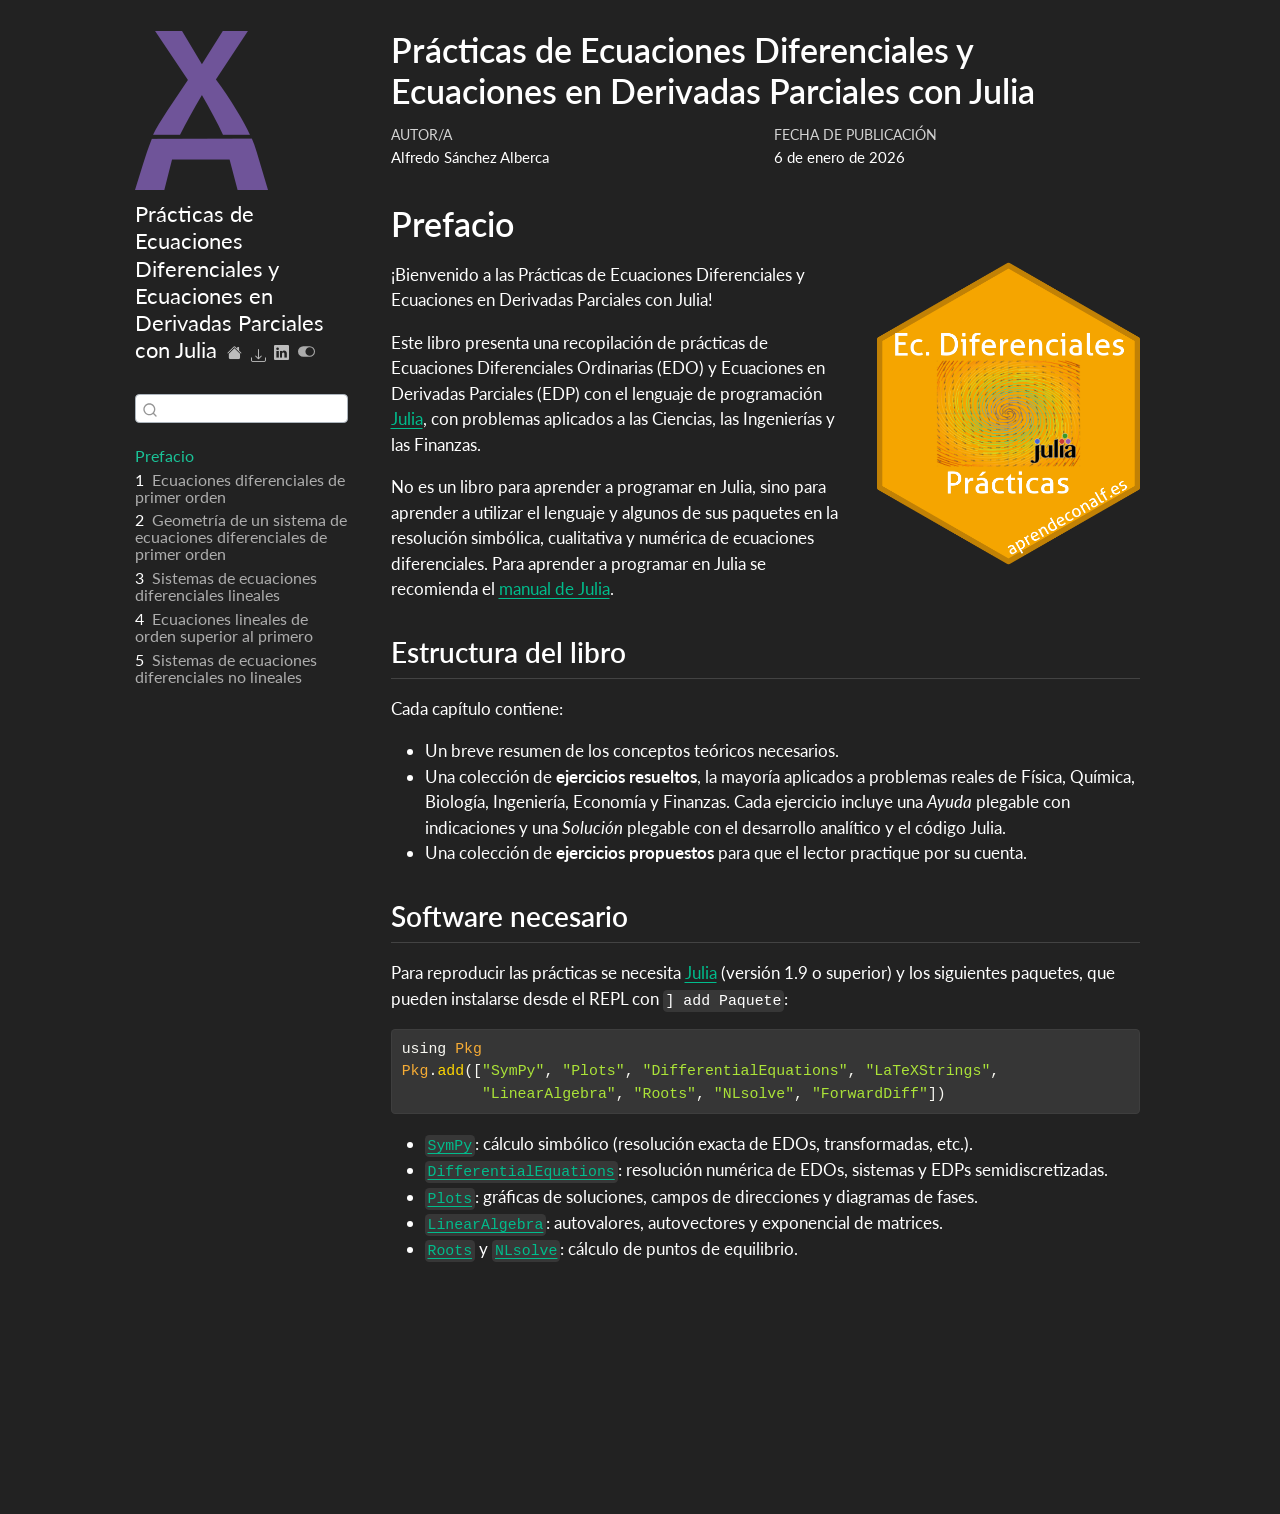
==== commit 2be7271c: "Añadida Práctica  de sistemas no lineales." ====
--- a/docs/index.html
+++ b/docs/index.html
@@ -368,6 +368,12 @@
  <span class="menu-text"><span class="chapter-number">4</span>&nbsp; <span class="chapter-title">Ecuaciones lineales de orden superior al primero</span></span></a>
   </div>
 </li>
+        <li class="sidebar-item">
+  <div class="sidebar-item-container"> 
+  <a href="./05-sistemas-no-lineales.html" class="sidebar-item-text sidebar-link">
+ <span class="menu-text"><span class="chapter-number">5</span>&nbsp; <span class="chapter-title">Sistemas de ecuaciones diferenciales no lineales</span></span></a>
+  </div>
+</li>
     </ul>
     </div>
 </nav>
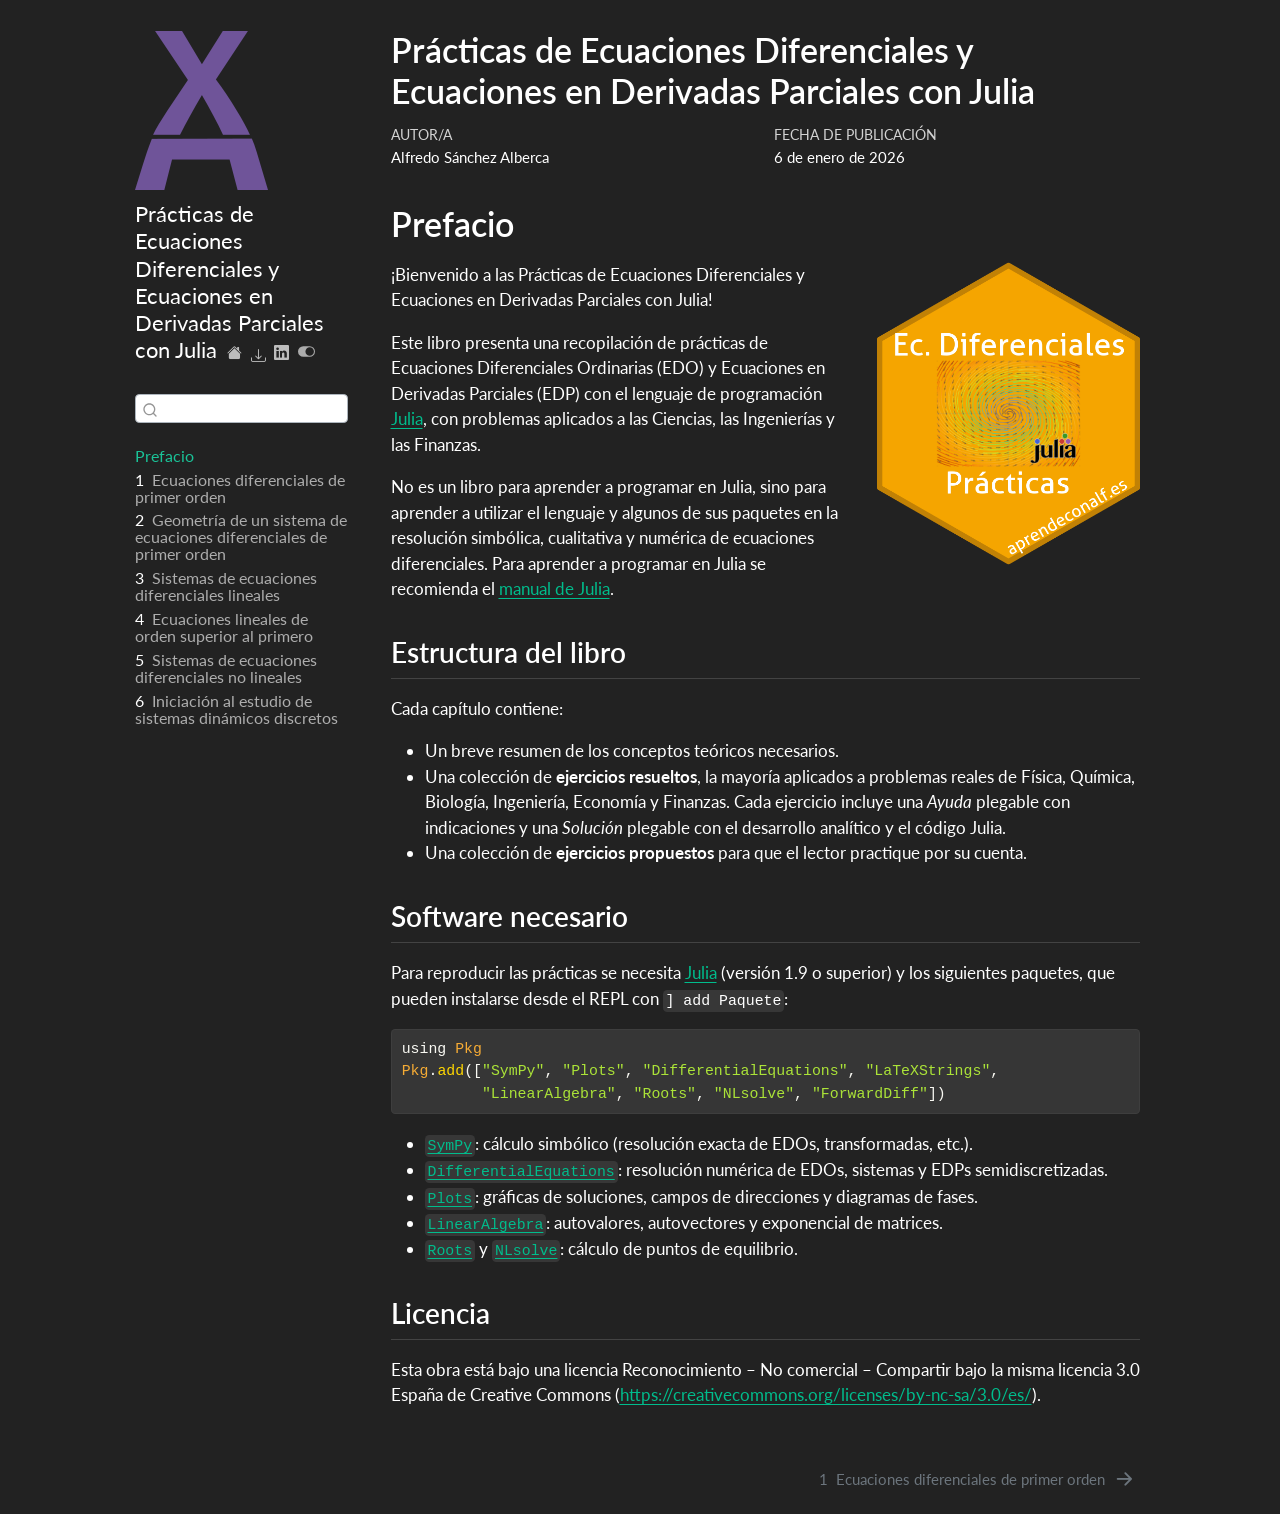
==== commit aae0b46f: "Añadida práctica de Sistemas dinámicos." ====
--- a/docs/index.html
+++ b/docs/index.html
@@ -374,6 +374,12 @@
  <span class="menu-text"><span class="chapter-number">5</span>&nbsp; <span class="chapter-title">Sistemas de ecuaciones diferenciales no lineales</span></span></a>
   </div>
 </li>
+        <li class="sidebar-item">
+  <div class="sidebar-item-container"> 
+  <a href="./06-sistemas-dinamicos-discretos.html" class="sidebar-item-text sidebar-link">
+ <span class="menu-text"><span class="chapter-number">6</span>&nbsp; <span class="chapter-title">Iniciación al estudio de sistemas dinámicos discretos</span></span></a>
+  </div>
+</li>
     </ul>
     </div>
 </nav>
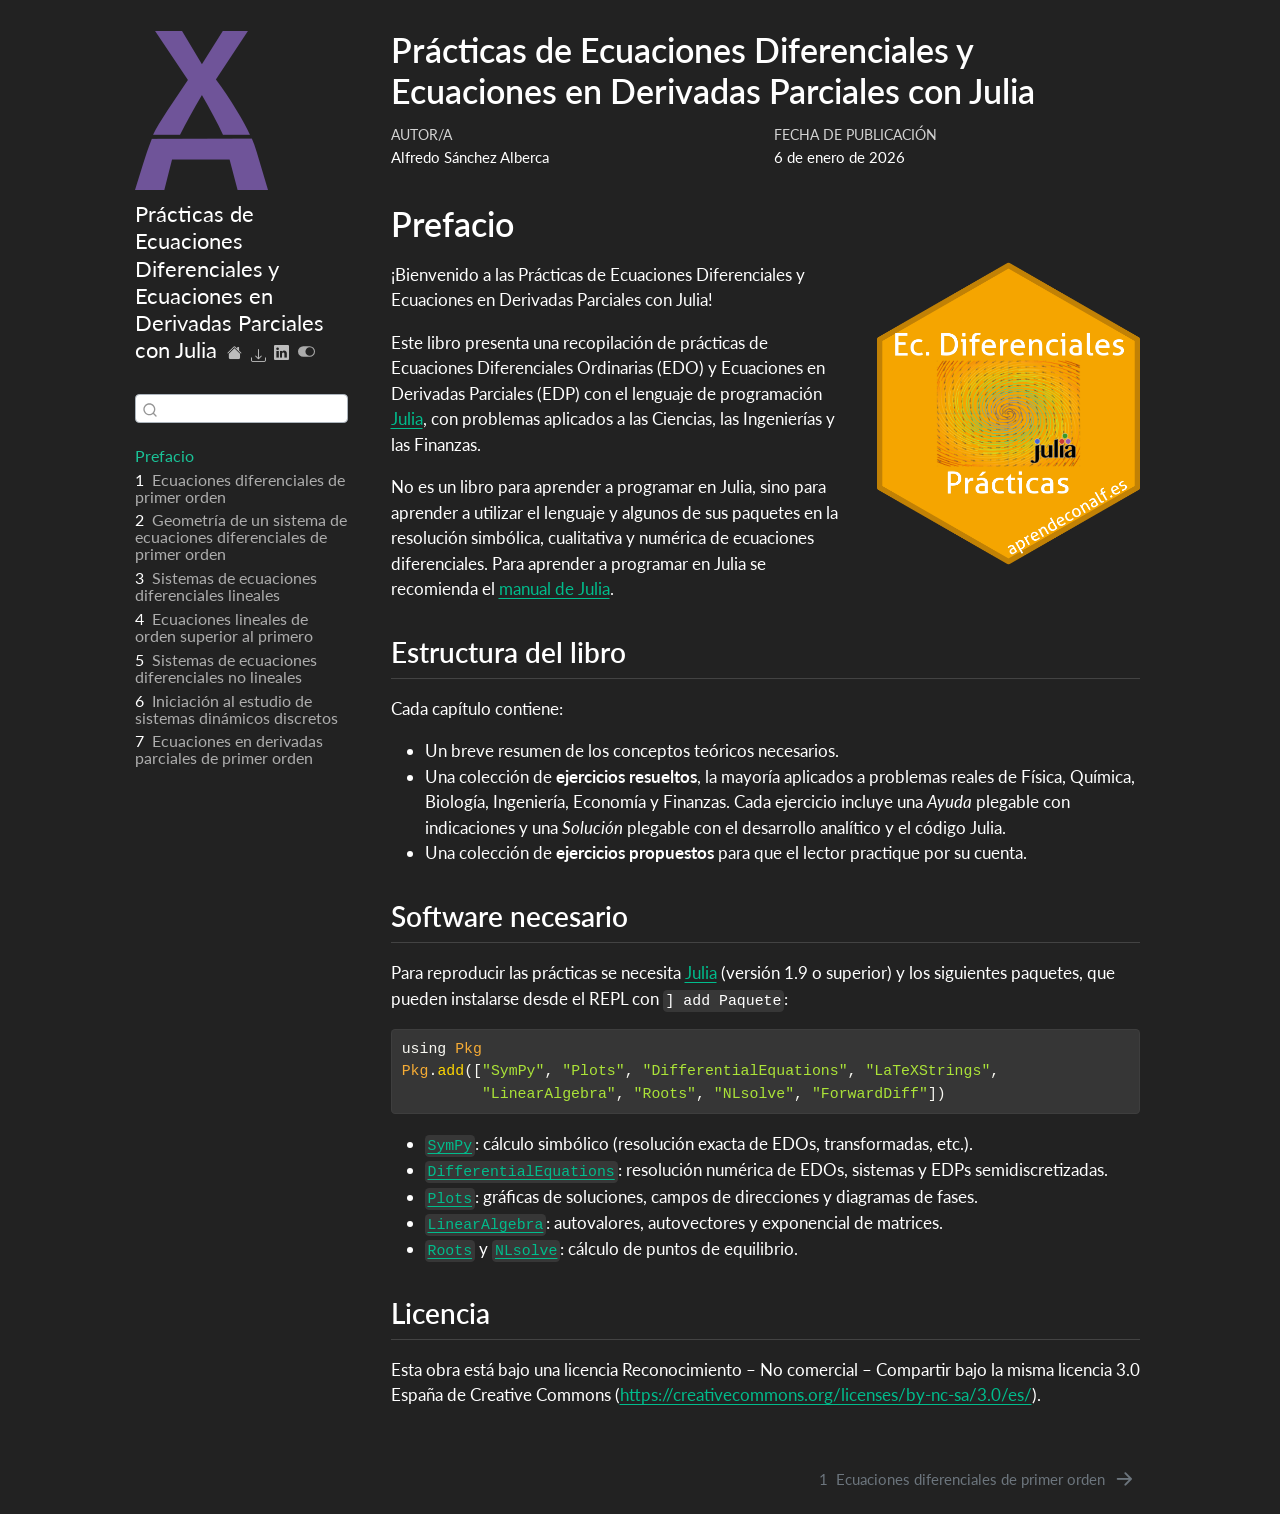
==== commit c71dfb08: "Añadida práctica EDP primer orden." ====
--- a/docs/index.html
+++ b/docs/index.html
@@ -380,6 +380,12 @@
  <span class="menu-text"><span class="chapter-number">6</span>&nbsp; <span class="chapter-title">Iniciación al estudio de sistemas dinámicos discretos</span></span></a>
   </div>
 </li>
+        <li class="sidebar-item">
+  <div class="sidebar-item-container"> 
+  <a href="./07-edp-primer-orden.html" class="sidebar-item-text sidebar-link">
+ <span class="menu-text"><span class="chapter-number">7</span>&nbsp; <span class="chapter-title">Ecuaciones en derivadas parciales de primer orden</span></span></a>
+  </div>
+</li>
     </ul>
     </div>
 </nav>
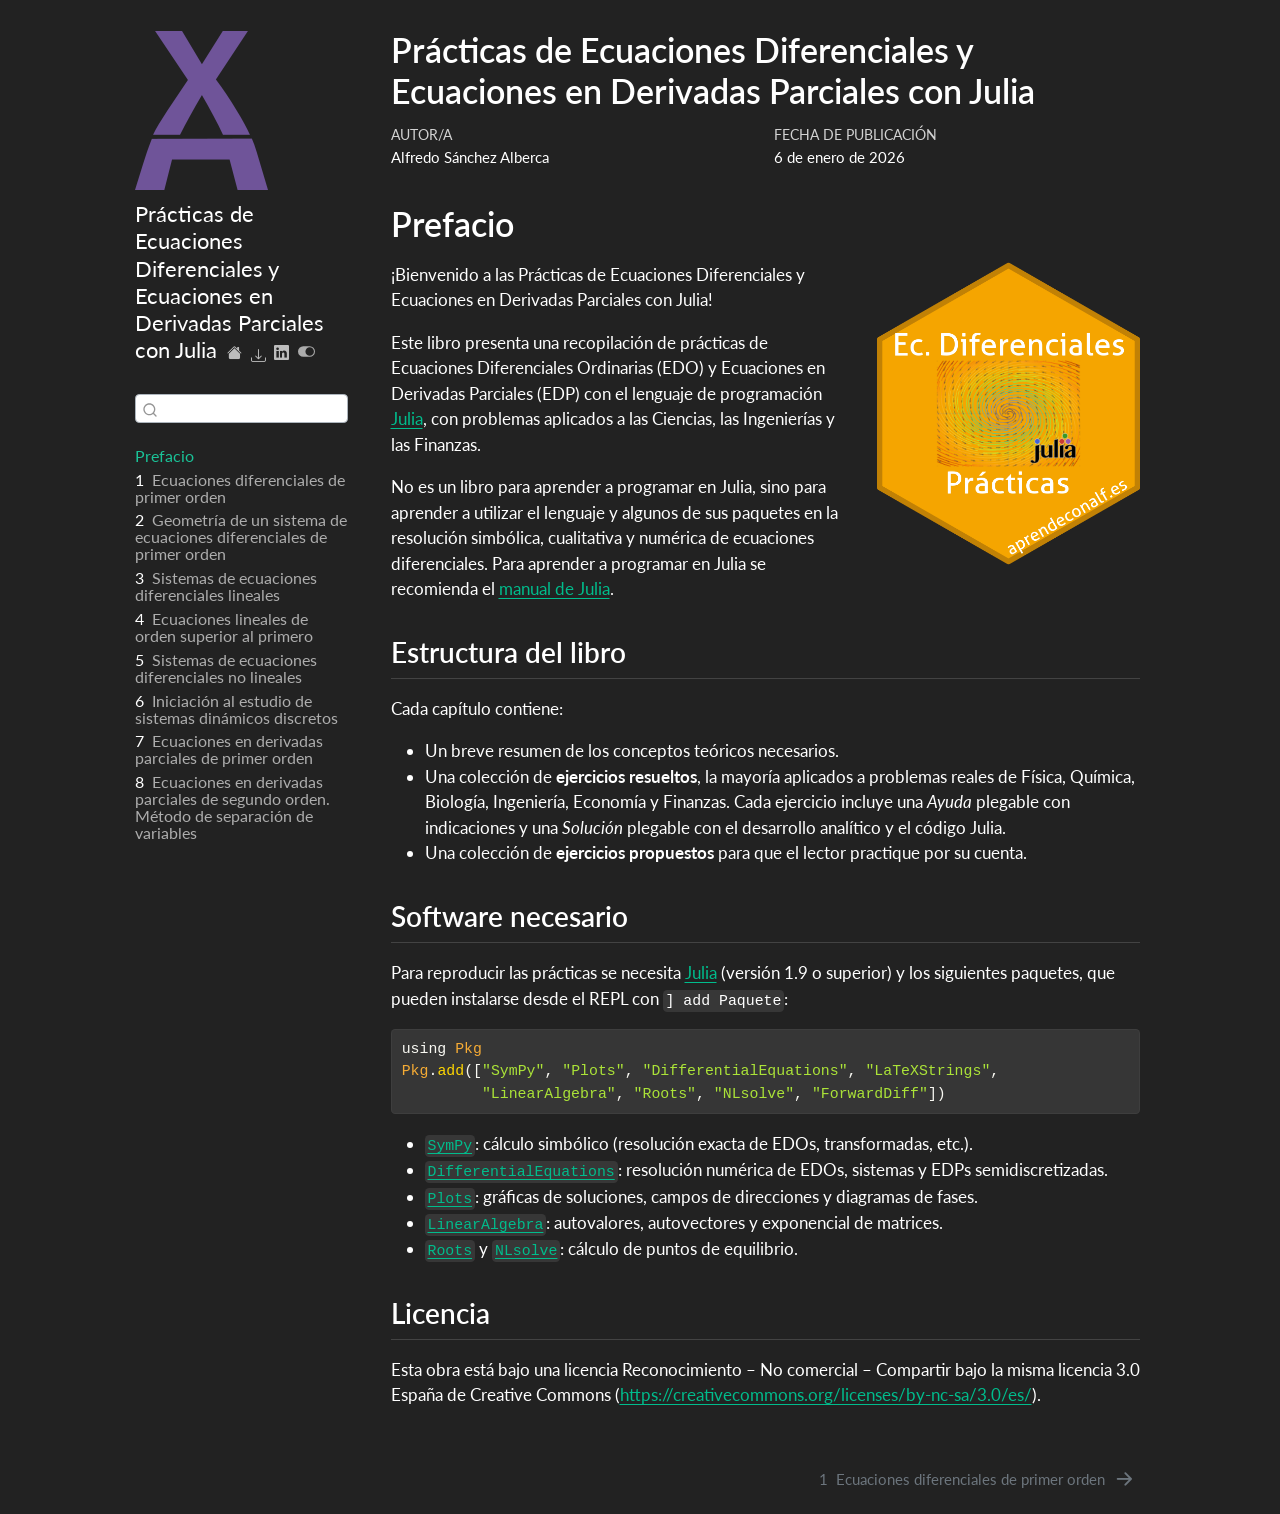
==== commit 78378e47: "Añadida práctica de EDP de segundo orden." ====
--- a/docs/index.html
+++ b/docs/index.html
@@ -386,6 +386,12 @@
  <span class="menu-text"><span class="chapter-number">7</span>&nbsp; <span class="chapter-title">Ecuaciones en derivadas parciales de primer orden</span></span></a>
   </div>
 </li>
+        <li class="sidebar-item">
+  <div class="sidebar-item-container"> 
+  <a href="./08-edp-segundo-orden.html" class="sidebar-item-text sidebar-link">
+ <span class="menu-text"><span class="chapter-number">8</span>&nbsp; <span class="chapter-title">Ecuaciones en derivadas parciales de segundo orden. Método de separación de variables</span></span></a>
+  </div>
+</li>
     </ul>
     </div>
 </nav>
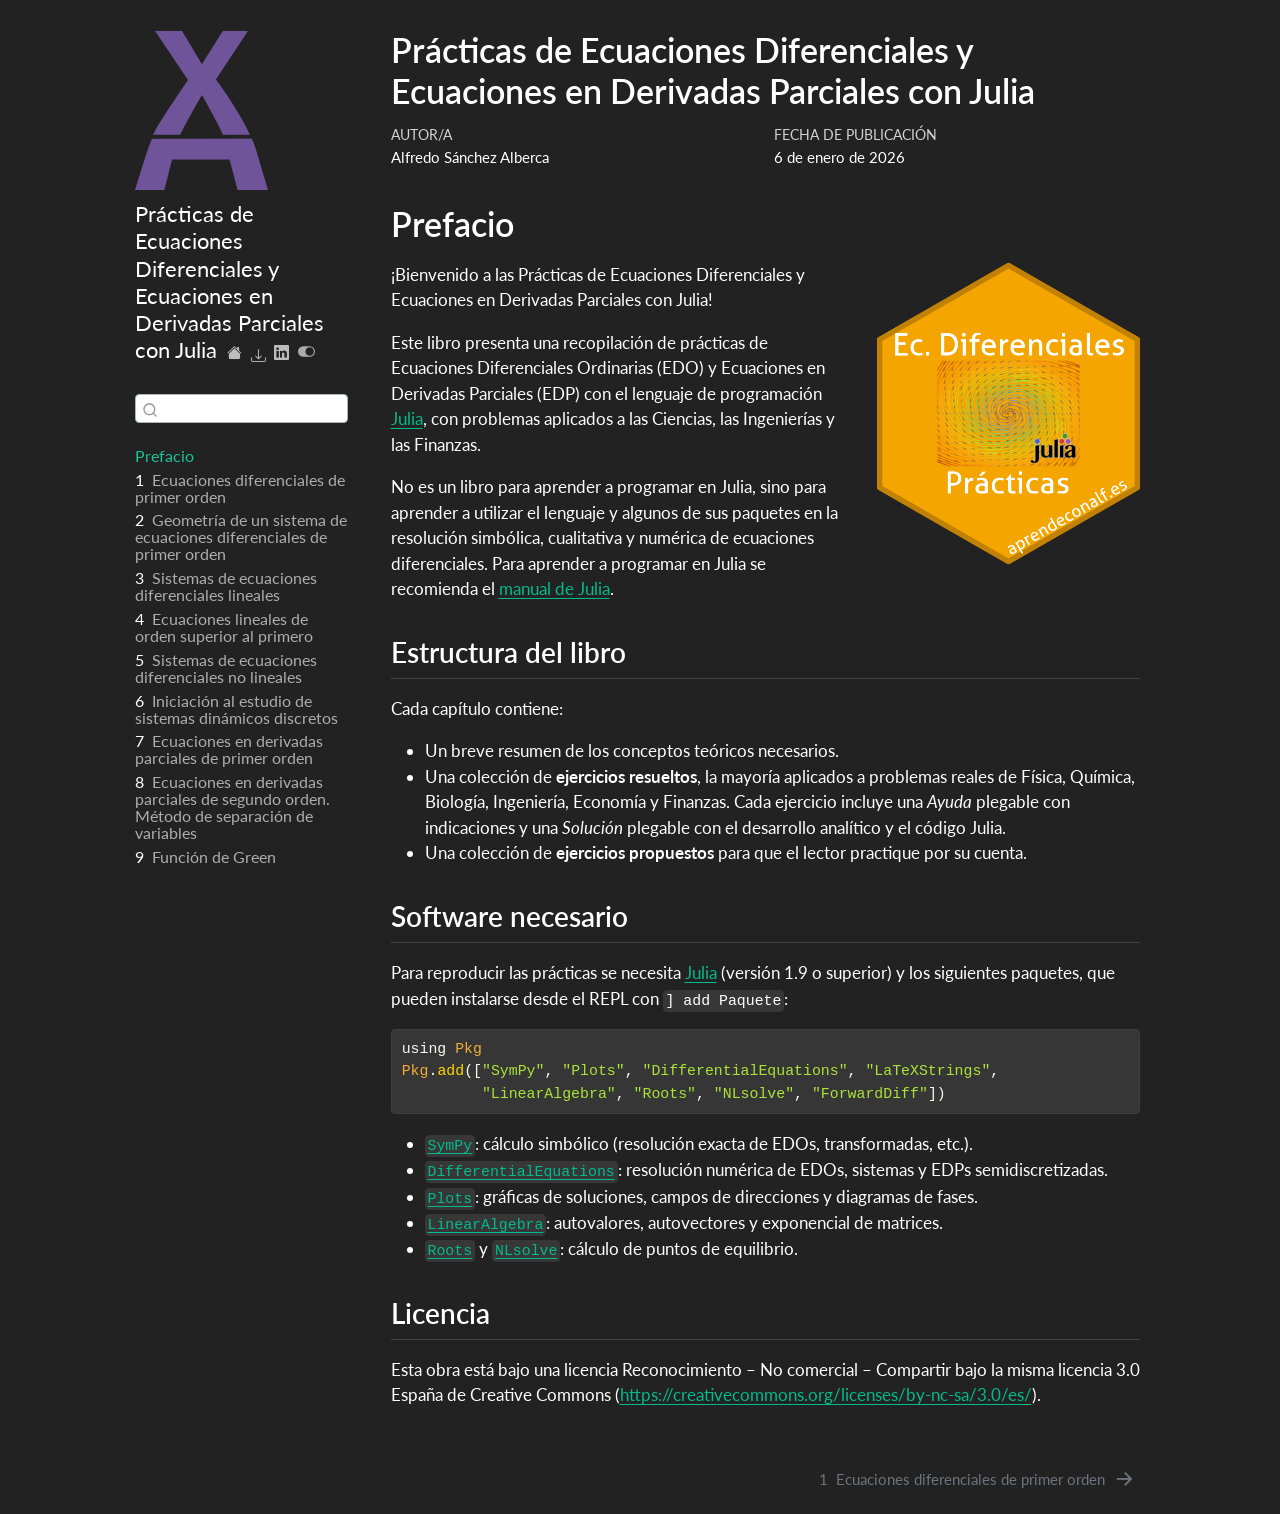
==== commit 0c8b359f: "Añadida práctica función de Green." ====
--- a/docs/index.html
+++ b/docs/index.html
@@ -392,6 +392,12 @@
  <span class="menu-text"><span class="chapter-number">8</span>&nbsp; <span class="chapter-title">Ecuaciones en derivadas parciales de segundo orden. Método de separación de variables</span></span></a>
   </div>
 </li>
+        <li class="sidebar-item">
+  <div class="sidebar-item-container"> 
+  <a href="./09-funcion-green.html" class="sidebar-item-text sidebar-link">
+ <span class="menu-text"><span class="chapter-number">9</span>&nbsp; <span class="chapter-title">Función de Green</span></span></a>
+  </div>
+</li>
     </ul>
     </div>
 </nav>
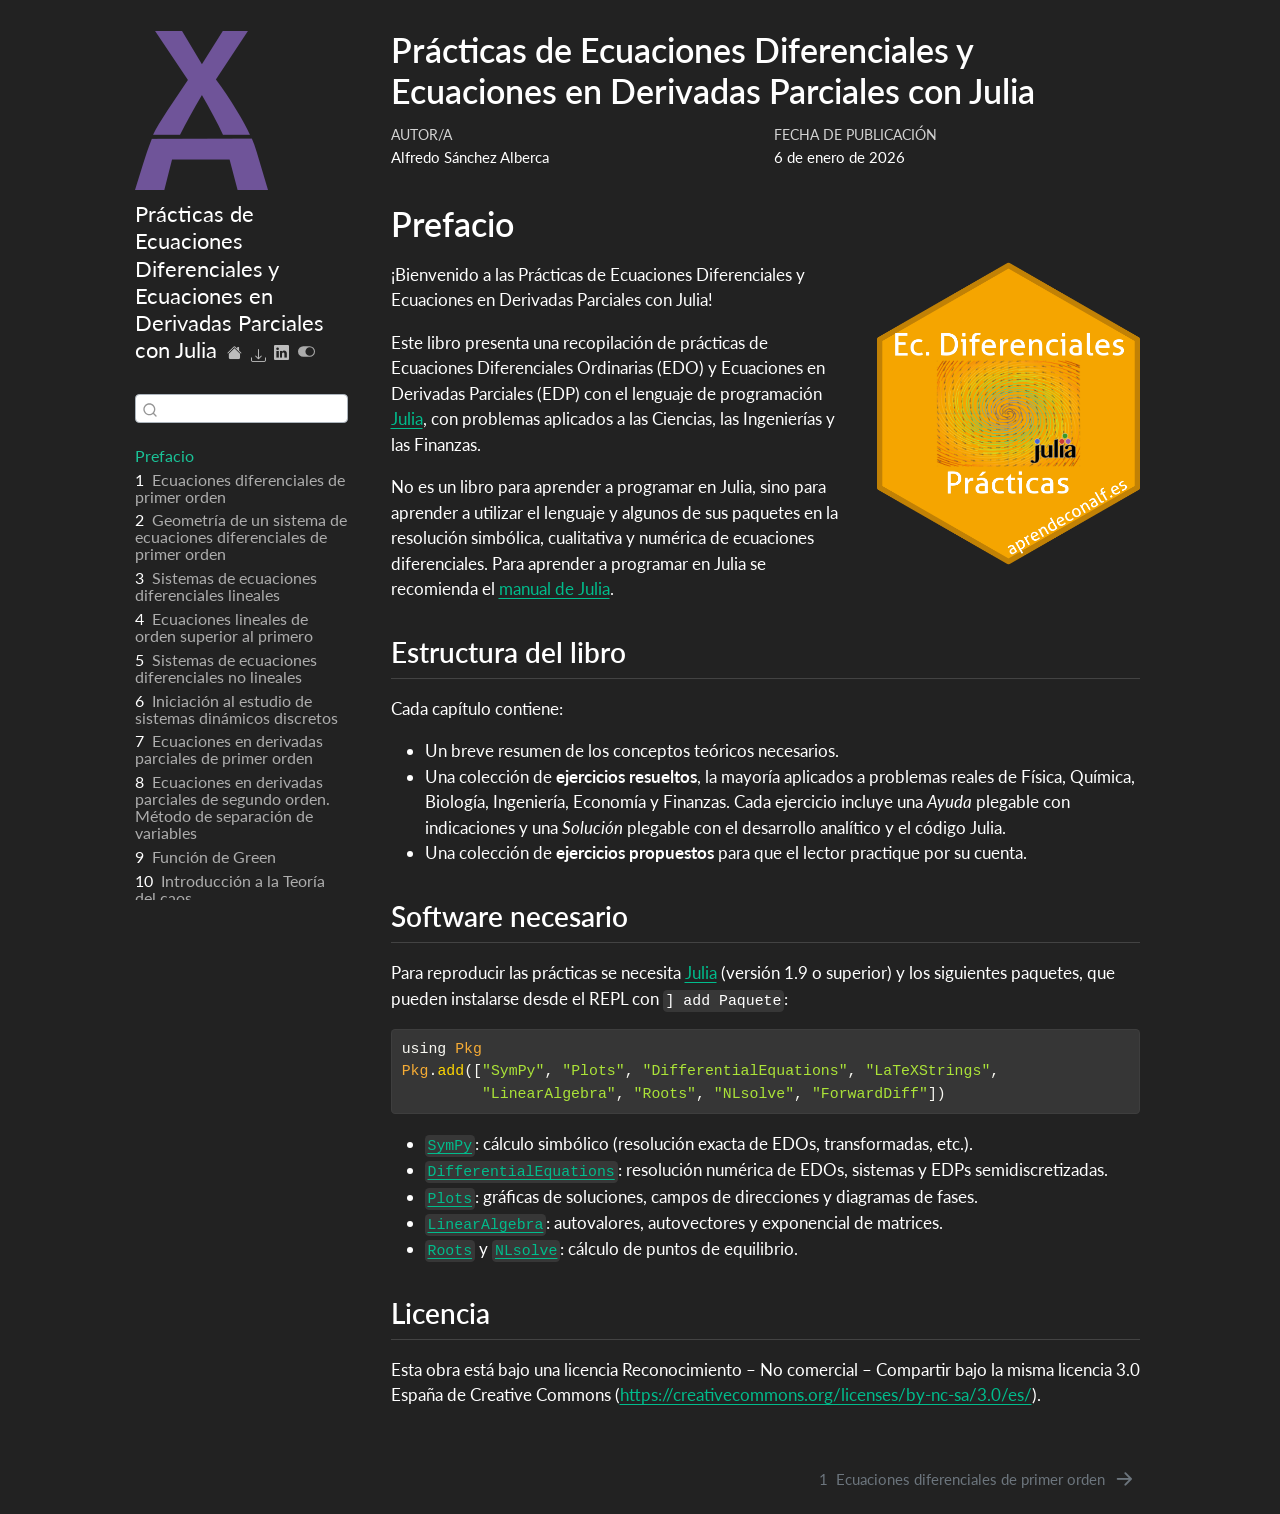
==== commit 96a9b67a: "Añadida práctica de Teoría del caos." ====
--- a/docs/index.html
+++ b/docs/index.html
@@ -398,6 +398,12 @@
  <span class="menu-text"><span class="chapter-number">9</span>&nbsp; <span class="chapter-title">Función de Green</span></span></a>
   </div>
 </li>
+        <li class="sidebar-item">
+  <div class="sidebar-item-container"> 
+  <a href="./10-caos.html" class="sidebar-item-text sidebar-link">
+ <span class="menu-text"><span class="chapter-number">10</span>&nbsp; <span class="chapter-title">Introducción a la Teoría del caos</span></span></a>
+  </div>
+</li>
     </ul>
     </div>
 </nav>
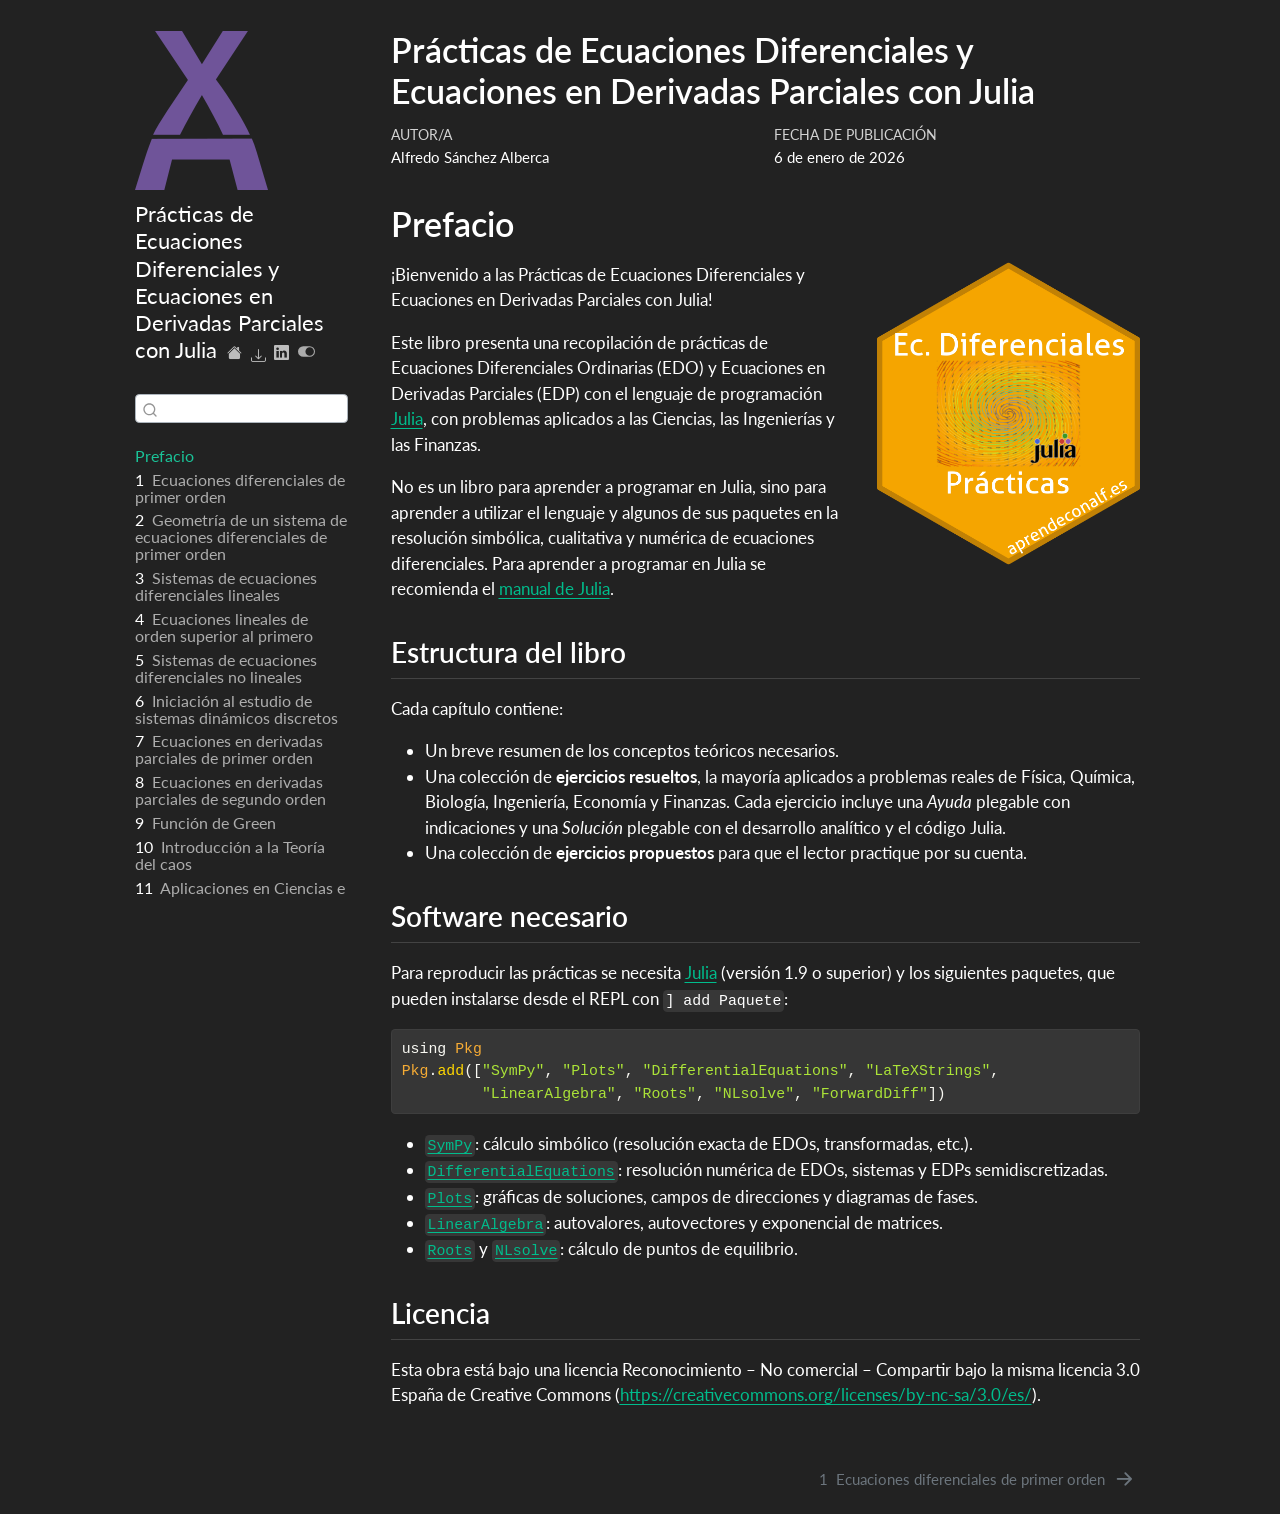
==== commit cdabc50d: "Añadida práctica de aplicaciones." ====
--- a/docs/index.html
+++ b/docs/index.html
@@ -389,7 +389,7 @@
         <li class="sidebar-item">
   <div class="sidebar-item-container"> 
   <a href="./08-edp-segundo-orden.html" class="sidebar-item-text sidebar-link">
- <span class="menu-text"><span class="chapter-number">8</span>&nbsp; <span class="chapter-title">Ecuaciones en derivadas parciales de segundo orden. Método de separación de variables</span></span></a>
+ <span class="menu-text"><span class="chapter-number">8</span>&nbsp; <span class="chapter-title">Ecuaciones en derivadas parciales de segundo orden</span></span></a>
   </div>
 </li>
         <li class="sidebar-item">
@@ -402,6 +402,12 @@
   <div class="sidebar-item-container"> 
   <a href="./10-caos.html" class="sidebar-item-text sidebar-link">
  <span class="menu-text"><span class="chapter-number">10</span>&nbsp; <span class="chapter-title">Introducción a la Teoría del caos</span></span></a>
+  </div>
+</li>
+        <li class="sidebar-item">
+  <div class="sidebar-item-container"> 
+  <a href="./11-aplicaciones.html" class="sidebar-item-text sidebar-link">
+ <span class="menu-text"><span class="chapter-number">11</span>&nbsp; <span class="chapter-title">Aplicaciones en Ciencias e Ingeniería</span></span></a>
   </div>
 </li>
     </ul>
